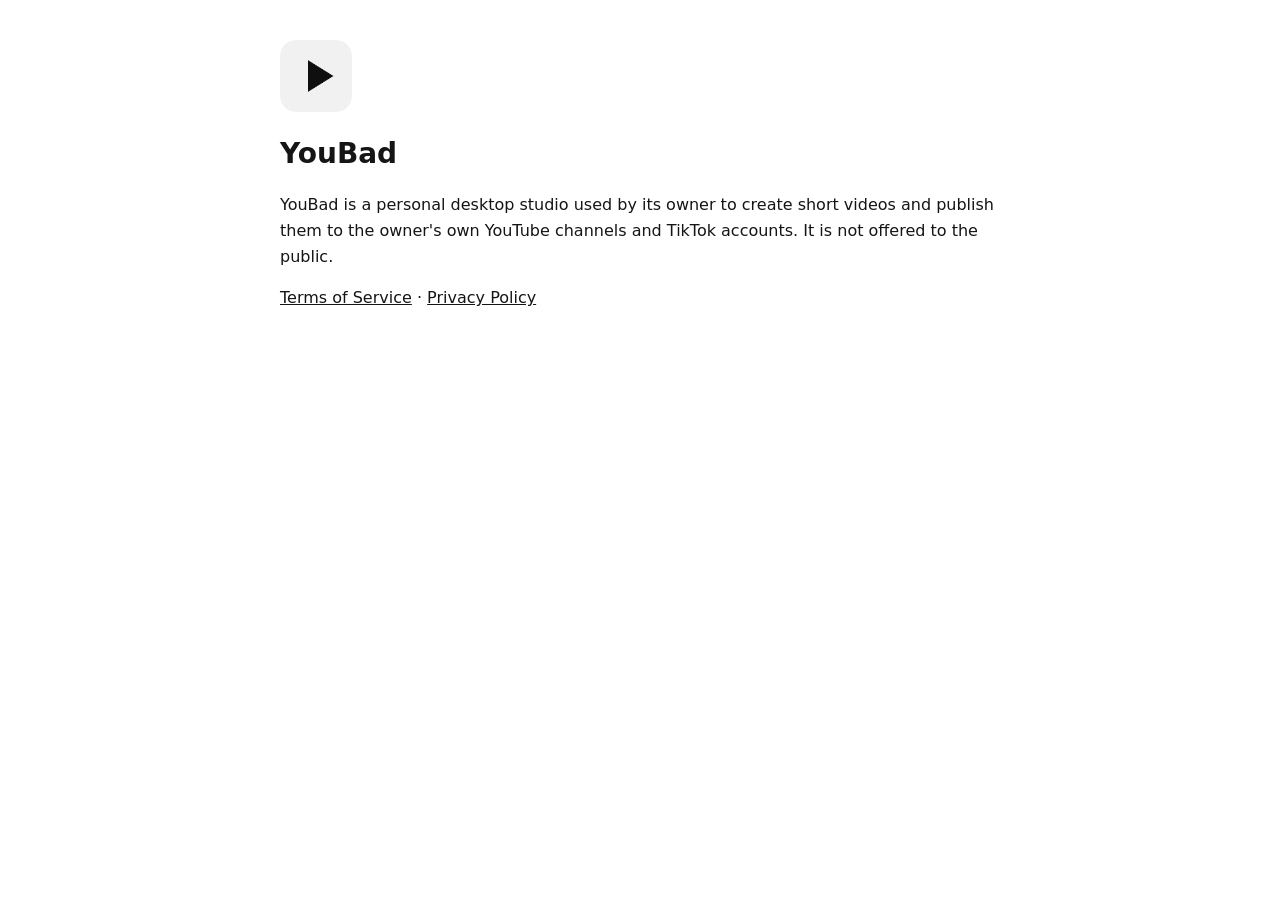
==== index.html @ 4fc29be8 "Add files via upload" ====
<!doctype html>
<html lang="en">
<head>
  <meta charset="utf-8">
  <meta name="viewport" content="width=device-width, initial-scale=1">
  <title>YouBad</title>
  <link rel="icon" href="icon.png">
  <link rel="stylesheet" href="style.css">
</head>
<body>
  <main>
    <img src="icon.png" alt="YouBad logo" width="72" height="72">
    <h1>YouBad</h1>
    <p>YouBad is a personal desktop studio used by its owner to create short videos and publish them to the owner's own YouTube channels and TikTok accounts. It is not offered to the public.</p>
    <p><a href="terms.html">Terms of Service</a> · <a href="privacy.html">Privacy Policy</a></p>
  </main>
</body>
</html>
---- style.css ----
:root { color-scheme: light dark; --bg: #ffffff; --text: #151515; --muted: #5c5c5c; --line: #d9d9d9; }
@media (prefers-color-scheme: dark) { :root { --bg: #121212; --text: #f1f1f1; --muted: #a3a3a3; --line: #333; } }
body { margin: 0; background: var(--bg); color: var(--text); font: 16px/1.6 "Segoe UI", Roboto, system-ui, sans-serif; }
main { max-width: 720px; margin: 0 auto; padding: 40px 16px 64px; }
h1 { font-size: 28px; margin: 12px 0 4px; }
h2 { font-size: 18px; margin: 28px 0 6px; border-top: 1px solid var(--line); padding-top: 20px; }
a { color: inherit; }
.muted { color: var(--muted); }
img { border-radius: 16px; }
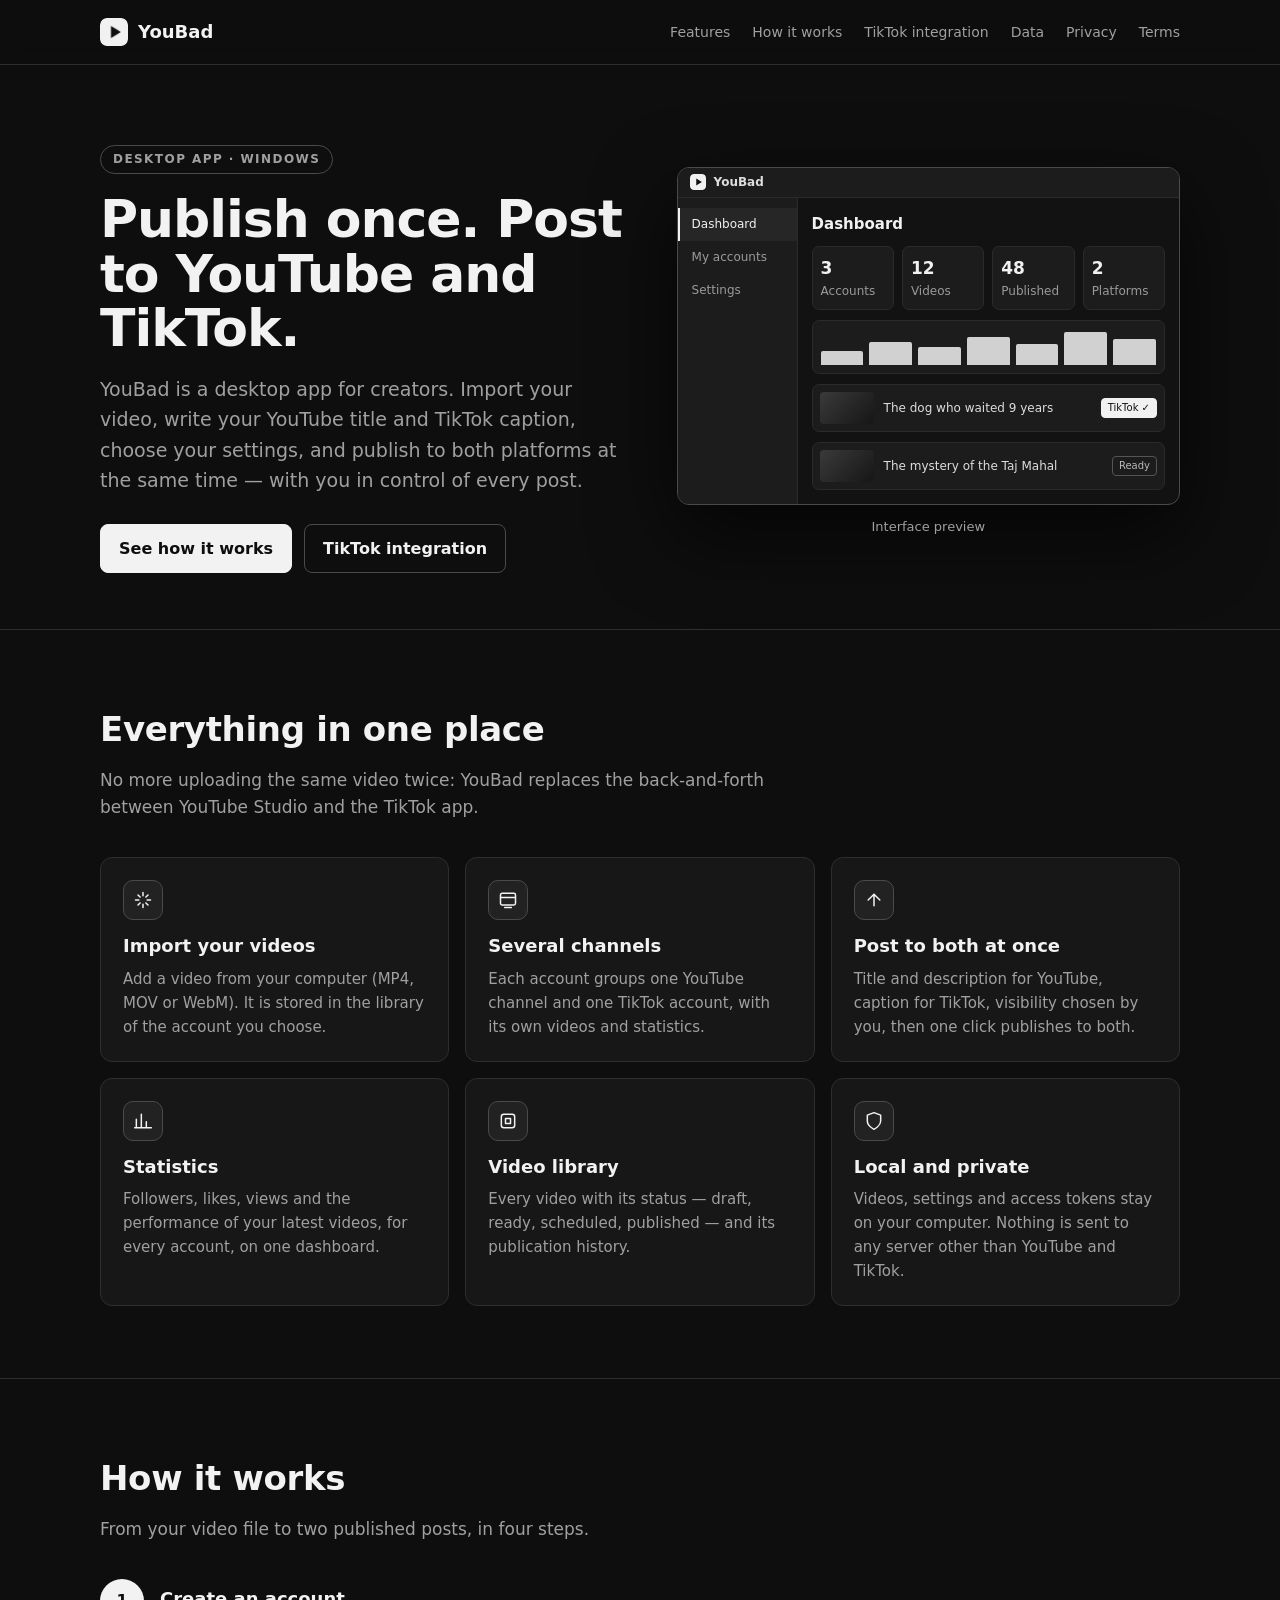
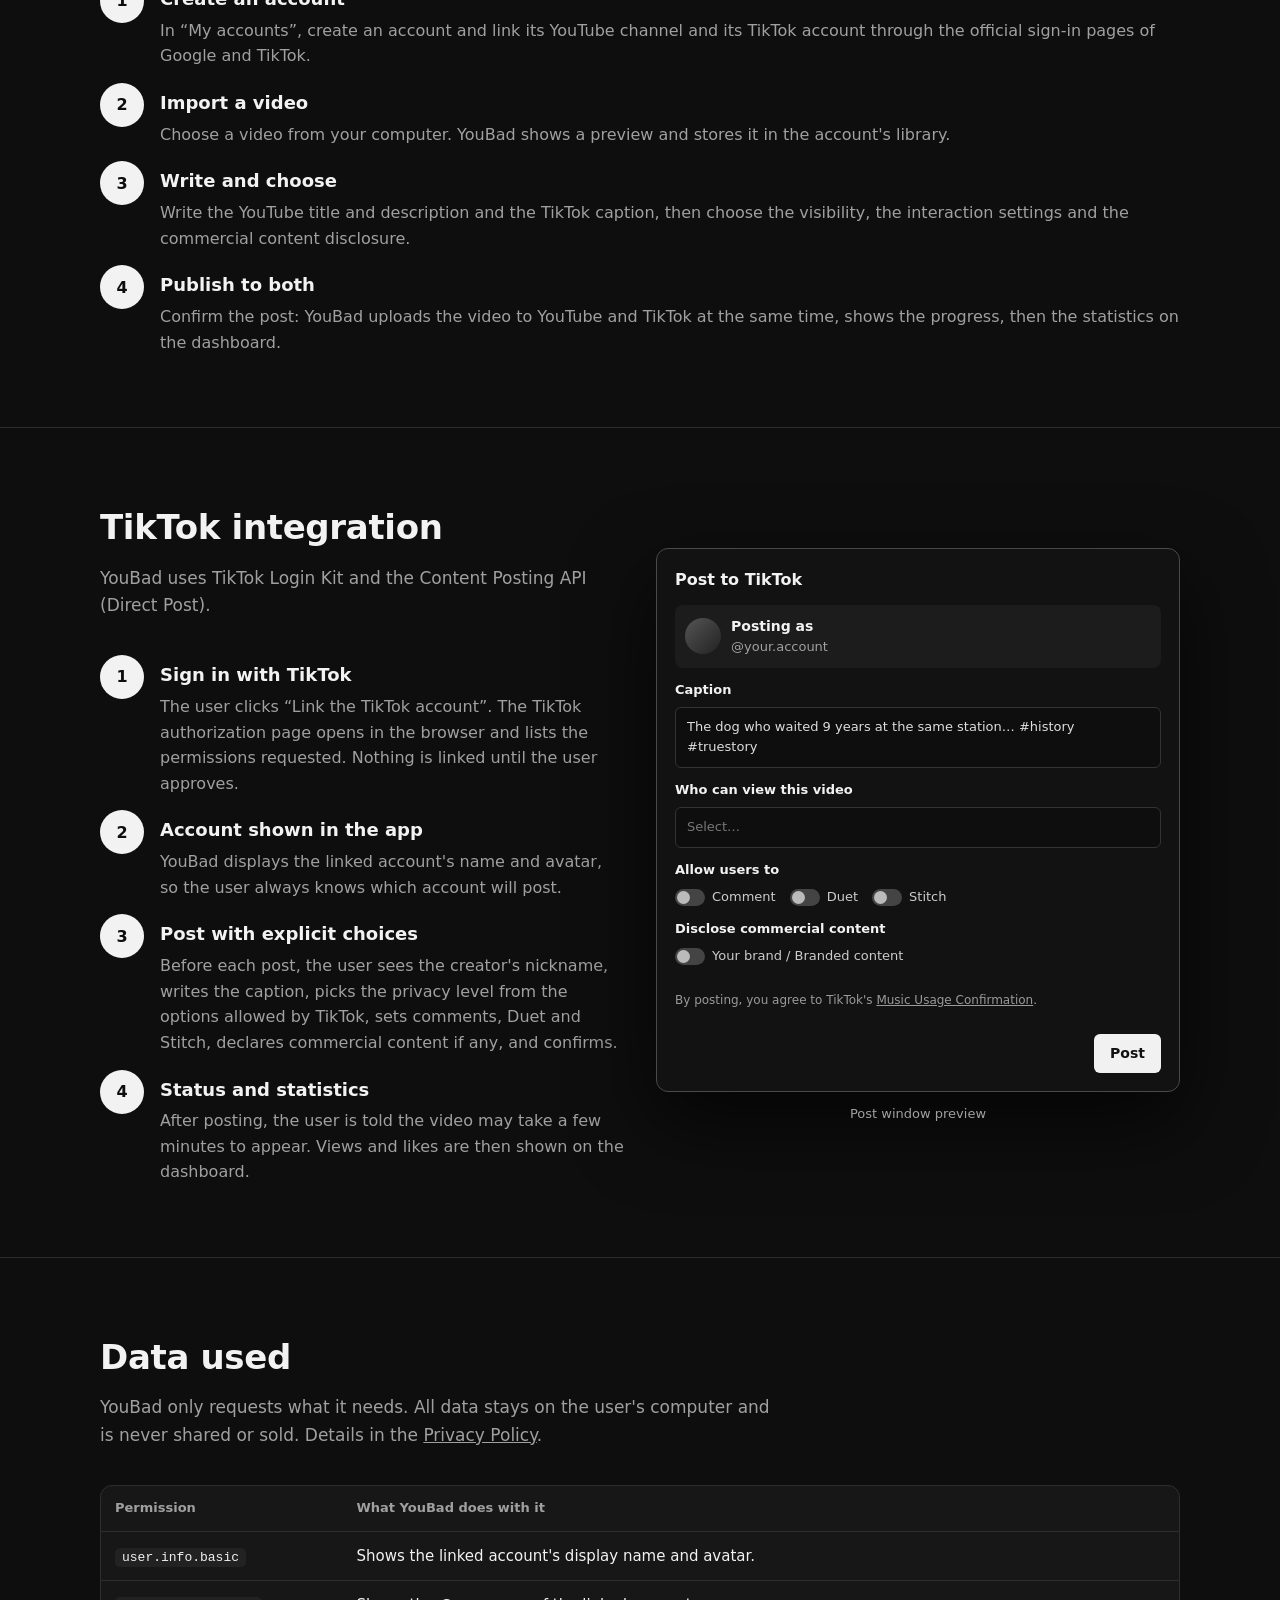
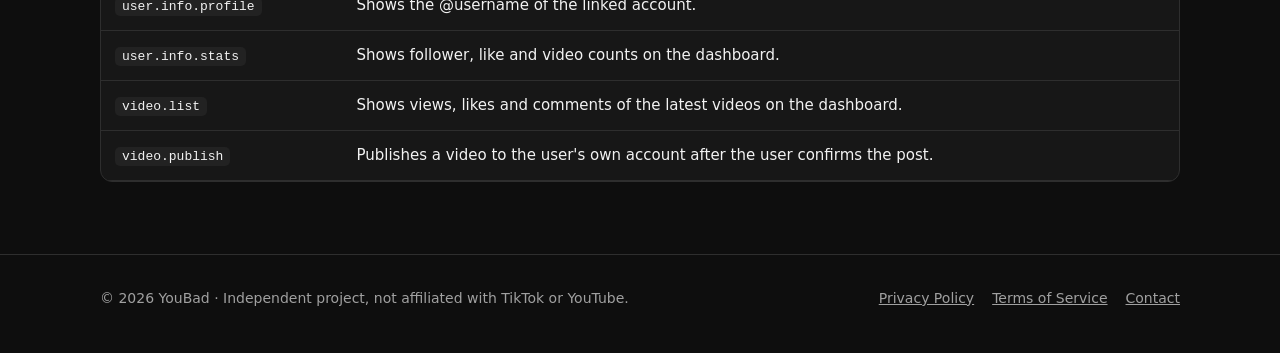
==== commit 01575a1a: "Add files via upload" ====
--- a/index.html
+++ b/index.html
@@ -3,16 +3,149 @@
 <head>
   <meta charset="utf-8">
   <meta name="viewport" content="width=device-width, initial-scale=1">
-  <title>YouBad</title>
+  <title>YouBad — Publish to YouTube and TikTok at once</title>
+  <meta name="description" content="YouBad is a desktop app for creators to publish the same video to their YouTube channel and TikTok account at the same time.">
   <link rel="icon" href="icon.png">
   <link rel="stylesheet" href="style.css">
 </head>
 <body>
-  <main>
-    <img src="icon.png" alt="YouBad logo" width="72" height="72">
-    <h1>YouBad</h1>
-    <p>YouBad is a personal desktop studio used by its owner to create short videos and publish them to the owner's own YouTube channels and TikTok accounts. It is not offered to the public.</p>
-    <p><a href="terms.html">Terms of Service</a> · <a href="privacy.html">Privacy Policy</a></p>
+  <header class="top">
+    <div class="wrap">
+      <a class="brand" href="#"><img src="icon.png" alt="">YouBad</a>
+      <nav class="links">
+        <a href="#features">Features</a>
+        <a href="#how">How it works</a>
+        <a href="#tiktok">TikTok integration</a>
+        <a href="#data">Data</a>
+        <a href="privacy.html">Privacy</a>
+        <a href="terms.html">Terms</a>
+      </nav>
+    </div>
+  </header>
+
+  <main class="wrap">
+    <div class="hero">
+      <div>
+        <span class="eyebrow">Desktop app · Windows</span>
+        <h1>Publish once. Post to YouTube and TikTok.</h1>
+        <p class="lead">YouBad is a desktop app for creators. Import your video, write your YouTube title and TikTok caption, choose your settings, and publish to both platforms at the same time — with you in control of every post.</p>
+        <div class="cta">
+          <a class="btn primary" href="#how">See how it works</a>
+          <a class="btn" href="#tiktok">TikTok integration</a>
+        </div>
+      </div>
+
+      <!-- Aperçu de l'interface -->
+      <div>
+        <div class="app" role="img" aria-label="YouBad dashboard preview">
+          <div class="bar"><img src="icon.png" alt="">YouBad</div>
+          <div class="body">
+            <div class="side"><div class="on">Dashboard</div><div>My accounts</div><div>Settings</div></div>
+            <div class="main">
+              <div class="t">Dashboard</div>
+              <div class="kpis">
+                <div class="kpi"><b>3</b>Accounts</div>
+                <div class="kpi"><b>12</b>Videos</div>
+                <div class="kpi"><b>48</b>Published</div>
+                <div class="kpi"><b>2</b>Platforms</div>
+              </div>
+              <div class="bars" aria-hidden="true"><i style="height:40%"></i><i style="height:65%"></i><i style="height:52%"></i><i style="height:80%"></i><i style="height:60%"></i><i style="height:92%"></i><i style="height:74%"></i></div>
+              <div class="rowv"><span class="thumb"></span><span>The dog who waited 9 years</span><span class="pill on">TikTok ✓</span></div>
+              <div class="rowv"><span class="thumb"></span><span>The mystery of the Taj Mahal</span><span class="pill">Ready</span></div>
+            </div>
+          </div>
+        </div>
+        <p class="caption">Interface preview</p>
+      </div>
+    </div>
   </main>
+
+  <section id="features">
+    <div class="wrap">
+      <h2>Everything in one place</h2>
+      <p class="intro">No more uploading the same video twice: YouBad replaces the back-and-forth between YouTube Studio and the TikTok app.</p>
+      <div class="grid3">
+        <div class="card"><div class="icon"><svg viewBox="0 0 24 24"><path d="M12 3v4M12 17v4M3 12h4M17 12h4M6 6l2.5 2.5M15.5 15.5 18 18M6 18l2.5-2.5M15.5 8.5 18 6"/></svg></div>
+          <h3>Import your videos</h3><p>Add a video from your computer (MP4, MOV or WebM). It is stored in the library of the account you choose.</p></div>
+        <div class="card"><div class="icon"><svg viewBox="0 0 24 24"><rect x="3" y="4" width="18" height="14" rx="2"/><path d="M3 9h18M8 21h8"/></svg></div>
+          <h3>Several channels</h3><p>Each account groups one YouTube channel and one TikTok account, with its own videos and statistics.</p></div>
+        <div class="card"><div class="icon"><svg viewBox="0 0 24 24"><path d="M12 19V5M5 12l7-7 7 7"/></svg></div>
+          <h3>Post to both at once</h3><p>Title and description for YouTube, caption for TikTok, visibility chosen by you, then one click publishes to both.</p></div>
+        <div class="card"><div class="icon"><svg viewBox="0 0 24 24"><path d="M4 20V10M10 20V4M16 20v-7M22 20H2"/></svg></div>
+          <h3>Statistics</h3><p>Followers, likes, views and the performance of your latest videos, for every account, on one dashboard.</p></div>
+        <div class="card"><div class="icon"><svg viewBox="0 0 24 24"><rect x="4" y="4" width="16" height="16" rx="3"/><path d="M9 9h6v6H9z"/></svg></div>
+          <h3>Video library</h3><p>Every video with its status — draft, ready, scheduled, published — and its publication history.</p></div>
+        <div class="card"><div class="icon"><svg viewBox="0 0 24 24"><path d="M12 22s8-4 8-10V5l-8-3-8 3v7c0 6 8 10 8 10z"/></svg></div>
+          <h3>Local and private</h3><p>Videos, settings and access tokens stay on your computer. Nothing is sent to any server other than YouTube and TikTok.</p></div>
+      </div>
+    </div>
+  </section>
+
+  <section id="how">
+    <div class="wrap">
+      <h2>How it works</h2>
+      <p class="intro">From your video file to two published posts, in four steps.</p>
+      <div class="steps">
+        <div class="step"><span class="n">1</span><div><h3>Create an account</h3><p>In “My accounts”, create an account and link its YouTube channel and its TikTok account through the official sign-in pages of Google and TikTok.</p></div></div>
+        <div class="step"><span class="n">2</span><div><h3>Import a video</h3><p>Choose a video from your computer. YouBad shows a preview and stores it in the account's library.</p></div></div>
+        <div class="step"><span class="n">3</span><div><h3>Write and choose</h3><p>Write the YouTube title and description and the TikTok caption, then choose the visibility, the interaction settings and the commercial content disclosure.</p></div></div>
+        <div class="step"><span class="n">4</span><div><h3>Publish to both</h3><p>Confirm the post: YouBad uploads the video to YouTube and TikTok at the same time, shows the progress, then the statistics on the dashboard.</p></div></div>
+      </div>
+    </div>
+  </section>
+
+  <section id="tiktok">
+    <div class="wrap grid2">
+      <div>
+        <h2>TikTok integration</h2>
+        <p class="intro">YouBad uses TikTok Login Kit and the Content Posting API (Direct Post).</p>
+        <div class="steps">
+          <div class="step"><span class="n">1</span><div><h3>Sign in with TikTok</h3><p>The user clicks “Link the TikTok account”. The TikTok authorization page opens in the browser and lists the permissions requested. Nothing is linked until the user approves.</p></div></div>
+          <div class="step"><span class="n">2</span><div><h3>Account shown in the app</h3><p>YouBad displays the linked account's name and avatar, so the user always knows which account will post.</p></div></div>
+          <div class="step"><span class="n">3</span><div><h3>Post with explicit choices</h3><p>Before each post, the user sees the creator's nickname, writes the caption, picks the privacy level from the options allowed by TikTok, sets comments, Duet and Stitch, declares commercial content if any, and confirms.</p></div></div>
+          <div class="step"><span class="n">4</span><div><h3>Status and statistics</h3><p>After posting, the user is told the video may take a few minutes to appear. Views and likes are then shown on the dashboard.</p></div></div>
+        </div>
+      </div>
+      <div>
+        <div class="post" role="img" aria-label="Preview of the post to TikTok window">
+          <b style="font-size:16px">Post to TikTok</b>
+          <div class="who"><span class="av"></span><div><b>Posting as</b><div class="muted small">@your.account</div></div></div>
+          <label>Caption <span class="field">The dog who waited 9 years at the same station… #history #truestory</span></label>
+          <label>Who can view this video <span class="field empty">Select…</span></label>
+          <label>Allow users to <span class="toggles"><span class="tg"><i></i>Comment</span><span class="tg"><i></i>Duet</span><span class="tg"><i></i>Stitch</span></span></label>
+          <label>Disclose commercial content <span class="toggles"><span class="tg"><i></i>Your brand / Branded content</span></span></label>
+          <p class="consent">By posting, you agree to TikTok's <a href="https://www.tiktok.com/legal/page/global/music-usage-confirmation/en" target="_blank" rel="noopener">Music Usage Confirmation</a>.</p>
+          <span class="go">Post</span>
+        </div>
+        <p class="caption">Post window preview</p>
+      </div>
+    </div>
+  </section>
+
+  <section id="data">
+    <div class="wrap">
+      <h2>Data used</h2>
+      <p class="intro">YouBad only requests what it needs. All data stays on the user's computer and is never shared or sold. Details in the <a href="privacy.html">Privacy Policy</a>.</p>
+      <div class="table-wrap">
+        <table>
+          <thead><tr><th>Permission</th><th>What YouBad does with it</th></tr></thead>
+          <tbody>
+            <tr><td><code>user.info.basic</code></td><td>Shows the linked account's display name and avatar.</td></tr>
+            <tr><td><code>user.info.profile</code></td><td>Shows the @username of the linked account.</td></tr>
+            <tr><td><code>user.info.stats</code></td><td>Shows follower, like and video counts on the dashboard.</td></tr>
+            <tr><td><code>video.list</code></td><td>Shows views, likes and comments of the latest videos on the dashboard.</td></tr>
+            <tr><td><code>video.publish</code></td><td>Publishes a video to the user's own account after the user confirms the post.</td></tr>
+          </tbody>
+        </table>
+      </div>
+    </div>
+  </section>
+
+  <footer>
+    <div class="wrap">
+      <span>© 2026 YouBad · Independent project, not affiliated with TikTok or YouTube.</span>
+      <nav><a href="privacy.html">Privacy Policy</a><a href="terms.html">Terms of Service</a><a href="https://github.com/Mongoloise/youbad">Contact</a></nav>
+    </div>
+  </footer>
 </body>
 </html>
--- a/style.css
+++ b/style.css
@@ -1,9 +1,112 @@
-:root { color-scheme: light dark; --bg: #ffffff; --text: #151515; --muted: #5c5c5c; --line: #d9d9d9; }
-@media (prefers-color-scheme: dark) { :root { --bg: #121212; --text: #f1f1f1; --muted: #a3a3a3; --line: #333; } }
-body { margin: 0; background: var(--bg); color: var(--text); font: 16px/1.6 "Segoe UI", Roboto, system-ui, sans-serif; }
-main { max-width: 720px; margin: 0 auto; padding: 40px 16px 64px; }
-h1 { font-size: 28px; margin: 12px 0 4px; }
-h2 { font-size: 18px; margin: 28px 0 6px; border-top: 1px solid var(--line); padding-top: 20px; }
+:root {
+  --bg: #0e0e0e; --panel: #171717; --panel-2: #222; --line: #2e2e2e; --line-strong: #4a4a4a;
+  --text: #f2f2f2; --muted: #a0a0a0; --invert: #f2f2f2; --invert-ink: #0e0e0e;
+  color-scheme: dark;
+}
+* { box-sizing: border-box; }
+html { scroll-behavior: smooth; }
+body { margin: 0; background: var(--bg); color: var(--text); font: 16px/1.6 "Segoe UI", Roboto, system-ui, -apple-system, sans-serif; }
 a { color: inherit; }
+img { max-width: 100%; }
+.wrap { max-width: 1120px; margin: 0 auto; padding: 0 20px; }
 .muted { color: var(--muted); }
-img { border-radius: 16px; }
+.small { font-size: 13px; }
+
+/* en-tête */
+header.top { position: sticky; top: 0; z-index: 10; background: rgba(14,14,14,.85); backdrop-filter: blur(10px); border-bottom: 1px solid var(--line); }
+header.top .wrap { display: flex; align-items: center; gap: 24px; height: 64px; }
+.brand { display: flex; align-items: center; gap: 10px; font-weight: 700; font-size: 18px; text-decoration: none; }
+.brand img { width: 28px; height: 28px; border-radius: 7px; }
+nav.links { display: flex; gap: 22px; margin-left: auto; font-size: 14px; }
+nav.links a { color: var(--muted); text-decoration: none; }
+nav.links a:hover { color: var(--text); }
+@media (max-width: 760px) { nav.links { display: none; } }
+
+/* boutons */
+.btn { display: inline-flex; align-items: center; gap: 8px; padding: 11px 18px; border-radius: 8px; font-weight: 600; text-decoration: none; border: 1px solid var(--line-strong); }
+.btn.primary { background: var(--invert); color: var(--invert-ink); border-color: var(--invert); }
+.btn:hover { filter: brightness(1.1); }
+
+/* héros */
+.hero { padding: 80px 0 56px; display: grid; grid-template-columns: 1.05fr 1fr; gap: 48px; align-items: center; }
+.hero h1 { font-size: 52px; line-height: 1.05; margin: 0 0 18px; letter-spacing: -0.02em; }
+.hero p.lead { font-size: 19px; color: var(--muted); margin: 0 0 28px; max-width: 520px; }
+.eyebrow { display: inline-block; font-size: 12px; font-weight: 700; letter-spacing: .12em; text-transform: uppercase; color: var(--muted); border: 1px solid var(--line-strong); border-radius: 999px; padding: 4px 12px; margin-bottom: 18px; }
+.cta { display: flex; gap: 12px; flex-wrap: wrap; }
+@media (max-width: 900px) { .hero { grid-template-columns: 1fr; padding-top: 48px; } .hero h1 { font-size: 38px; } }
+
+/* sections */
+section { padding: 72px 0; border-top: 1px solid var(--line); }
+section h2 { font-size: 34px; margin: 0 0 10px; letter-spacing: -0.01em; }
+section .intro { color: var(--muted); max-width: 680px; margin: 0 0 36px; font-size: 17px; }
+.grid3 { display: grid; grid-template-columns: repeat(3, 1fr); gap: 16px; }
+.grid2 { display: grid; grid-template-columns: 1fr 1fr; gap: 32px; align-items: center; }
+@media (max-width: 900px) { .grid3, .grid2 { grid-template-columns: 1fr; } }
+.card { background: var(--panel); border: 1px solid var(--line); border-radius: 12px; padding: 22px; }
+.card h3 { margin: 12px 0 6px; font-size: 18px; }
+.card p { margin: 0; color: var(--muted); font-size: 15px; }
+.icon { width: 40px; height: 40px; border-radius: 10px; background: var(--panel-2); display: grid; place-items: center; border: 1px solid var(--line-strong); }
+.icon svg { width: 20px; height: 20px; stroke: var(--text); fill: none; stroke-width: 1.8; stroke-linecap: round; stroke-linejoin: round; }
+
+/* étapes */
+.steps { counter-reset: s; display: grid; gap: 14px; }
+.step { display: grid; grid-template-columns: 44px 1fr; gap: 16px; align-items: start; }
+.step .n { width: 44px; height: 44px; border-radius: 50%; background: var(--invert); color: var(--invert-ink); display: grid; place-items: center; font-weight: 800; }
+.step h3 { margin: 6px 0 4px; font-size: 18px; }
+.step p { margin: 0; color: var(--muted); }
+
+/* tableau des données */
+table { width: 100%; border-collapse: collapse; font-size: 15px; }
+th, td { text-align: left; padding: 12px 14px; border-bottom: 1px solid var(--line); vertical-align: top; }
+th { color: var(--muted); font-size: 13px; font-weight: 600; }
+td code { background: var(--panel-2); padding: 2px 7px; border-radius: 5px; font-size: 13px; }
+.table-wrap { overflow-x: auto; background: var(--panel); border: 1px solid var(--line); border-radius: 12px; }
+
+/* ---- aperçu de l'interface (maquette HTML de l'application) ---- */
+.app { background: #121212; border: 1px solid var(--line-strong); border-radius: 12px; overflow: hidden; box-shadow: 0 30px 80px #000a; font-size: 12px; }
+.app .bar { height: 30px; background: #1c1c1c; border-bottom: 1px solid #2a2a2a; display: flex; align-items: center; gap: 8px; padding: 0 12px; color: #ddd; font-weight: 600; }
+.app .bar img { width: 16px; height: 16px; border-radius: 4px; }
+.app .body { display: grid; grid-template-columns: 120px 1fr; min-height: 300px; }
+.app .side { background: #1c1c1c; border-right: 1px solid #2a2a2a; padding: 10px 0; }
+.app .side div { padding: 7px 14px; color: #9a9a9a; }
+.app .side .on { color: #f1f1f1; background: #262626; box-shadow: inset 2px 0 #f1f1f1; }
+.app .main { padding: 14px; display: grid; gap: 10px; align-content: start; }
+.app .t { font-size: 15px; font-weight: 700; color: #f1f1f1; }
+.app .kpis { display: grid; grid-template-columns: repeat(4, 1fr); gap: 8px; }
+.app .kpi { background: #1c1c1c; border: 1px solid #2a2a2a; border-radius: 7px; padding: 8px; color: #9a9a9a; }
+.app .kpi b { display: block; color: #f1f1f1; font-size: 17px; }
+.app .rowv { display: grid; grid-template-columns: 54px 1fr auto; gap: 10px; align-items: center; background: #1c1c1c; border: 1px solid #2a2a2a; border-radius: 7px; padding: 7px; color: #ddd; }
+.app .thumb { height: 32px; border-radius: 4px; background: linear-gradient(135deg, #3a3a3a, #161616); }
+.app .pill { font-size: 10px; border: 1px solid #555; border-radius: 4px; padding: 1px 6px; color: #bbb; white-space: nowrap; }
+.app .pill.on { background: #f1f1f1; color: #111; border-color: #f1f1f1; }
+.app .bars { display: flex; align-items: end; gap: 6px; height: 54px; padding: 8px; background: #1c1c1c; border: 1px solid #2a2a2a; border-radius: 7px; }
+.app .bars i { flex: 1; background: #f1f1f1; border-radius: 2px 2px 0 0; opacity: .85; }
+@media (max-width: 560px) { .app .body { grid-template-columns: 1fr; } .app .side { display: none; } .app .kpis { grid-template-columns: repeat(2, 1fr); } }
+
+/* maquette de la fenêtre de publication TikTok */
+.post { background: #121212; border: 1px solid var(--line-strong); border-radius: 12px; padding: 18px; display: grid; gap: 12px; font-size: 14px; box-shadow: 0 30px 80px #000a; }
+.post .who { display: flex; align-items: center; gap: 10px; background: #1c1c1c; border-radius: 8px; padding: 10px; }
+.post .av { width: 36px; height: 36px; border-radius: 50%; background: linear-gradient(135deg, #555, #222); }
+.post label { display: grid; gap: 6px; font-weight: 600; font-size: 13px; }
+.post .field { background: #0e0e0e; border: 1px solid #333; border-radius: 6px; padding: 9px 11px; color: #ddd; font-weight: 400; }
+.post .field.empty { color: #777; }
+.post .toggles { display: flex; gap: 14px; flex-wrap: wrap; font-weight: 400; color: #ccc; }
+.post .tg { display: inline-flex; align-items: center; gap: 7px; }
+.post .tg i { width: 30px; height: 17px; border-radius: 9px; background: #444; position: relative; }
+.post .tg i::after { content: ""; position: absolute; top: 2px; left: 2px; width: 13px; height: 13px; border-radius: 50%; background: #bbb; }
+.post .tg.on i { background: #f1f1f1; }
+.post .tg.on i::after { left: 15px; background: #111; }
+.post .consent { color: #9a9a9a; font-size: 12px; }
+.post .go { justify-self: end; background: #f1f1f1; color: #111; border-radius: 6px; padding: 8px 16px; font-weight: 700; }
+.caption { text-align: center; color: var(--muted); font-size: 13px; margin-top: 12px; }
+
+/* pages de texte (conditions, confidentialité) */
+.doc { max-width: 760px; margin: 0 auto; padding: 56px 20px 72px; }
+.doc h1 { font-size: 36px; margin: 0 0 4px; }
+.doc h2 { font-size: 19px; margin: 32px 0 8px; padding-top: 22px; border-top: 1px solid var(--line); }
+.doc p, .doc li { color: #d6d6d6; }
+
+/* pied de page */
+footer { border-top: 1px solid var(--line); padding: 32px 0 48px; color: var(--muted); font-size: 14px; }
+footer .wrap { display: flex; gap: 20px; flex-wrap: wrap; align-items: center; }
+footer nav { display: flex; gap: 18px; margin-left: auto; }
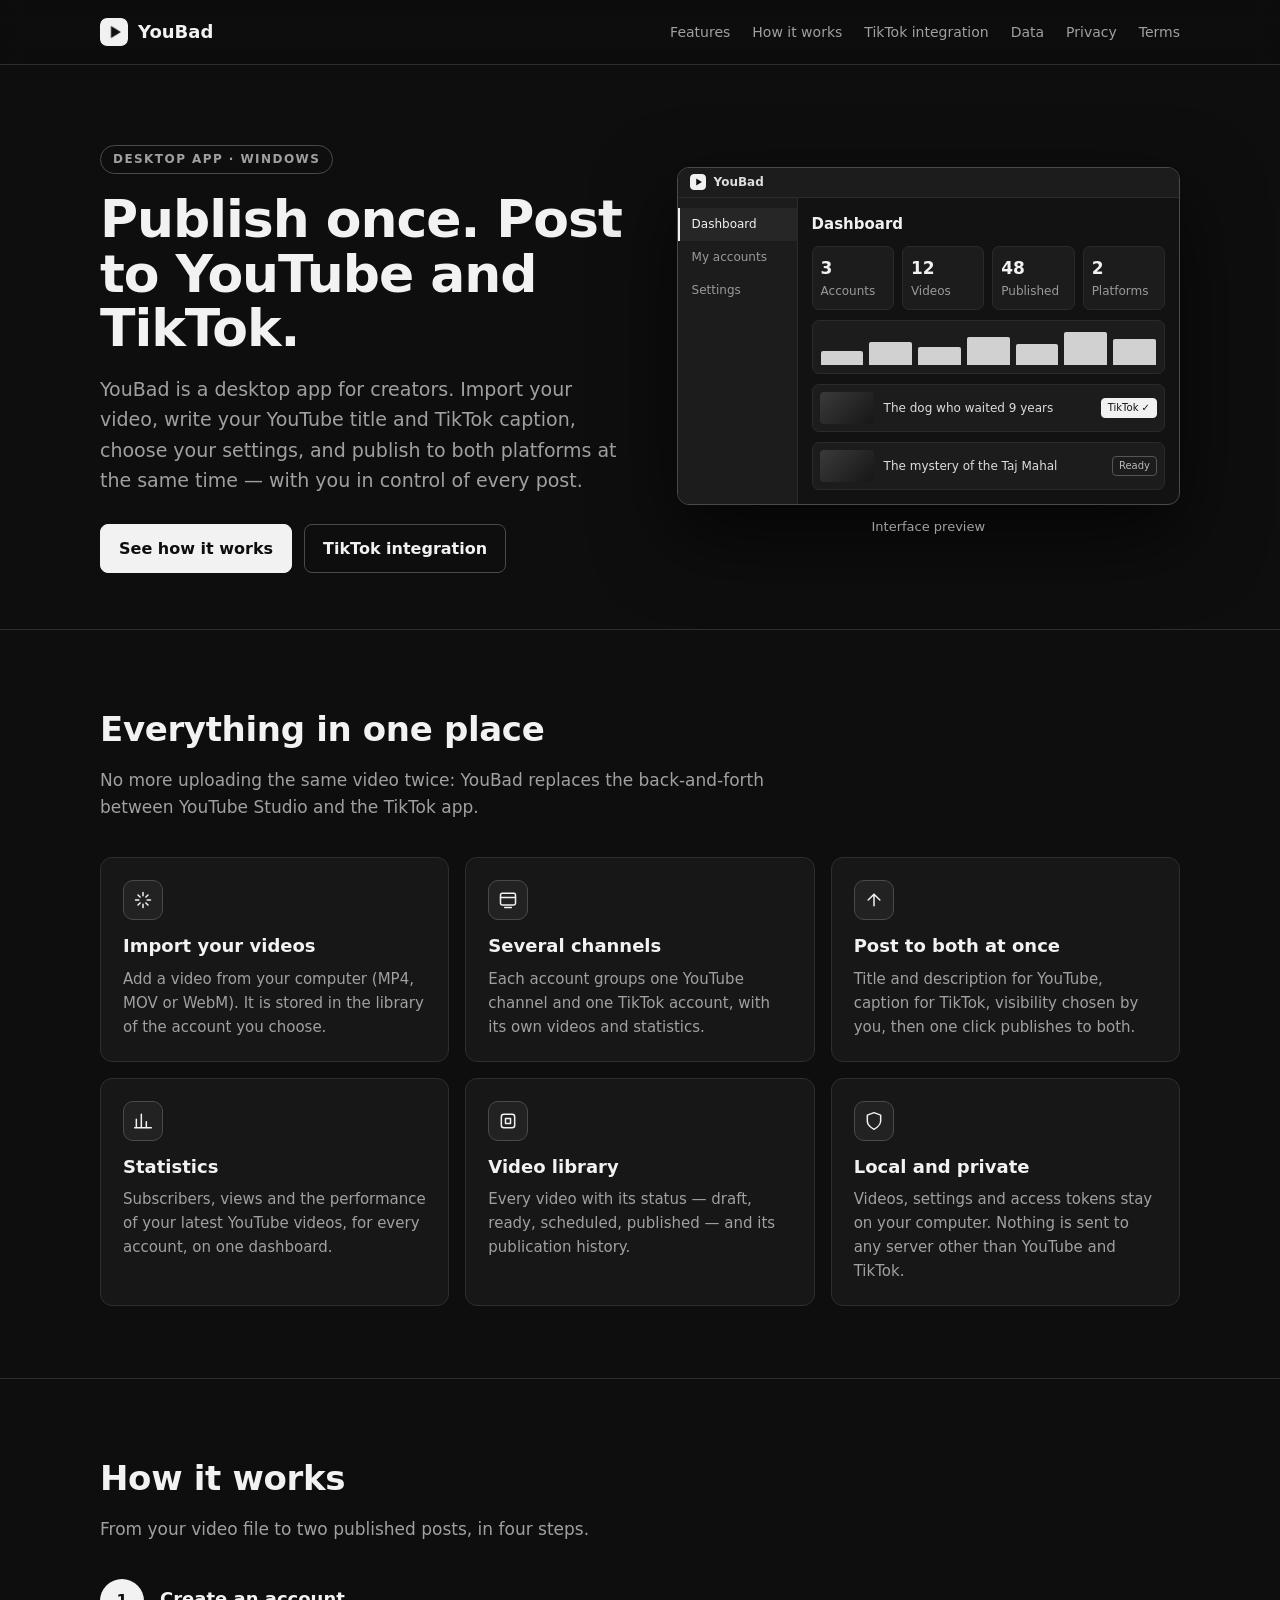
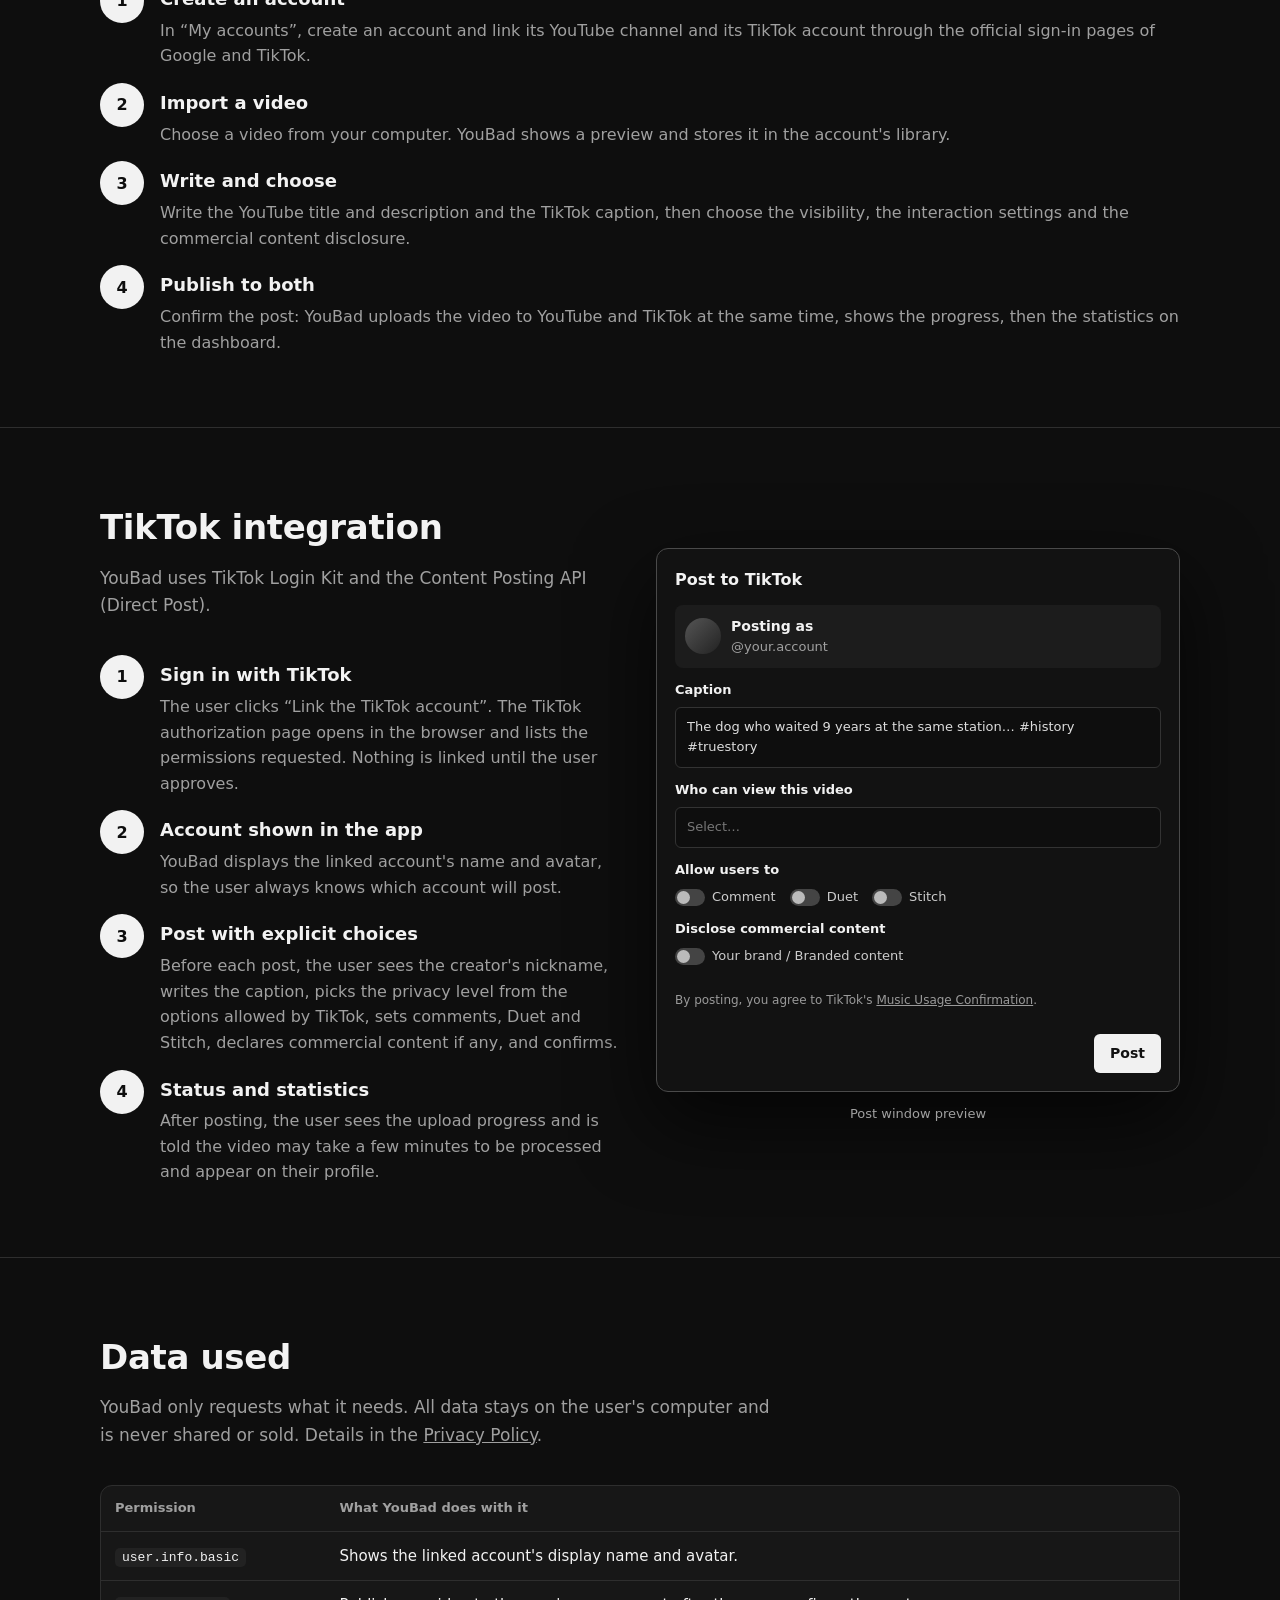
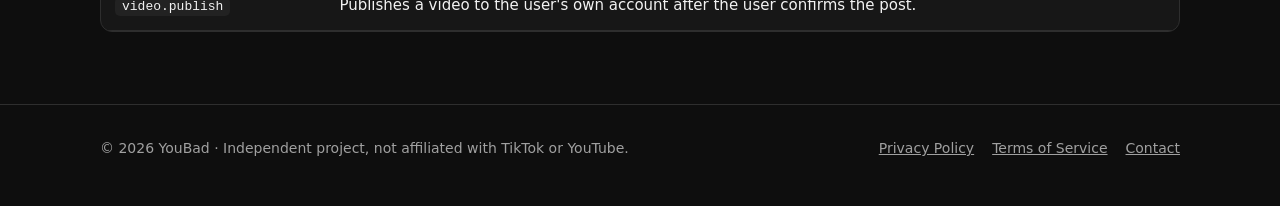
==== commit f3f4327f: "Add files via upload" ====
--- a/index.html
+++ b/index.html
@@ -72,7 +72,7 @@
         <div class="card"><div class="icon"><svg viewBox="0 0 24 24"><path d="M12 19V5M5 12l7-7 7 7"/></svg></div>
           <h3>Post to both at once</h3><p>Title and description for YouTube, caption for TikTok, visibility chosen by you, then one click publishes to both.</p></div>
         <div class="card"><div class="icon"><svg viewBox="0 0 24 24"><path d="M4 20V10M10 20V4M16 20v-7M22 20H2"/></svg></div>
-          <h3>Statistics</h3><p>Followers, likes, views and the performance of your latest videos, for every account, on one dashboard.</p></div>
+          <h3>Statistics</h3><p>Subscribers, views and the performance of your latest YouTube videos, for every account, on one dashboard.</p></div>
         <div class="card"><div class="icon"><svg viewBox="0 0 24 24"><rect x="4" y="4" width="16" height="16" rx="3"/><path d="M9 9h6v6H9z"/></svg></div>
           <h3>Video library</h3><p>Every video with its status — draft, ready, scheduled, published — and its publication history.</p></div>
         <div class="card"><div class="icon"><svg viewBox="0 0 24 24"><path d="M12 22s8-4 8-10V5l-8-3-8 3v7c0 6 8 10 8 10z"/></svg></div>
@@ -103,7 +103,7 @@
           <div class="step"><span class="n">1</span><div><h3>Sign in with TikTok</h3><p>The user clicks “Link the TikTok account”. The TikTok authorization page opens in the browser and lists the permissions requested. Nothing is linked until the user approves.</p></div></div>
           <div class="step"><span class="n">2</span><div><h3>Account shown in the app</h3><p>YouBad displays the linked account's name and avatar, so the user always knows which account will post.</p></div></div>
           <div class="step"><span class="n">3</span><div><h3>Post with explicit choices</h3><p>Before each post, the user sees the creator's nickname, writes the caption, picks the privacy level from the options allowed by TikTok, sets comments, Duet and Stitch, declares commercial content if any, and confirms.</p></div></div>
-          <div class="step"><span class="n">4</span><div><h3>Status and statistics</h3><p>After posting, the user is told the video may take a few minutes to appear. Views and likes are then shown on the dashboard.</p></div></div>
+          <div class="step"><span class="n">4</span><div><h3>Status and statistics</h3><p>After posting, the user sees the upload progress and is told the video may take a few minutes to be processed and appear on their profile.</p></div></div>
         </div>
       </div>
       <div>
@@ -131,9 +131,6 @@
           <thead><tr><th>Permission</th><th>What YouBad does with it</th></tr></thead>
           <tbody>
             <tr><td><code>user.info.basic</code></td><td>Shows the linked account's display name and avatar.</td></tr>
-            <tr><td><code>user.info.profile</code></td><td>Shows the @username of the linked account.</td></tr>
-            <tr><td><code>user.info.stats</code></td><td>Shows follower, like and video counts on the dashboard.</td></tr>
-            <tr><td><code>video.list</code></td><td>Shows views, likes and comments of the latest videos on the dashboard.</td></tr>
             <tr><td><code>video.publish</code></td><td>Publishes a video to the user's own account after the user confirms the post.</td></tr>
           </tbody>
         </table>
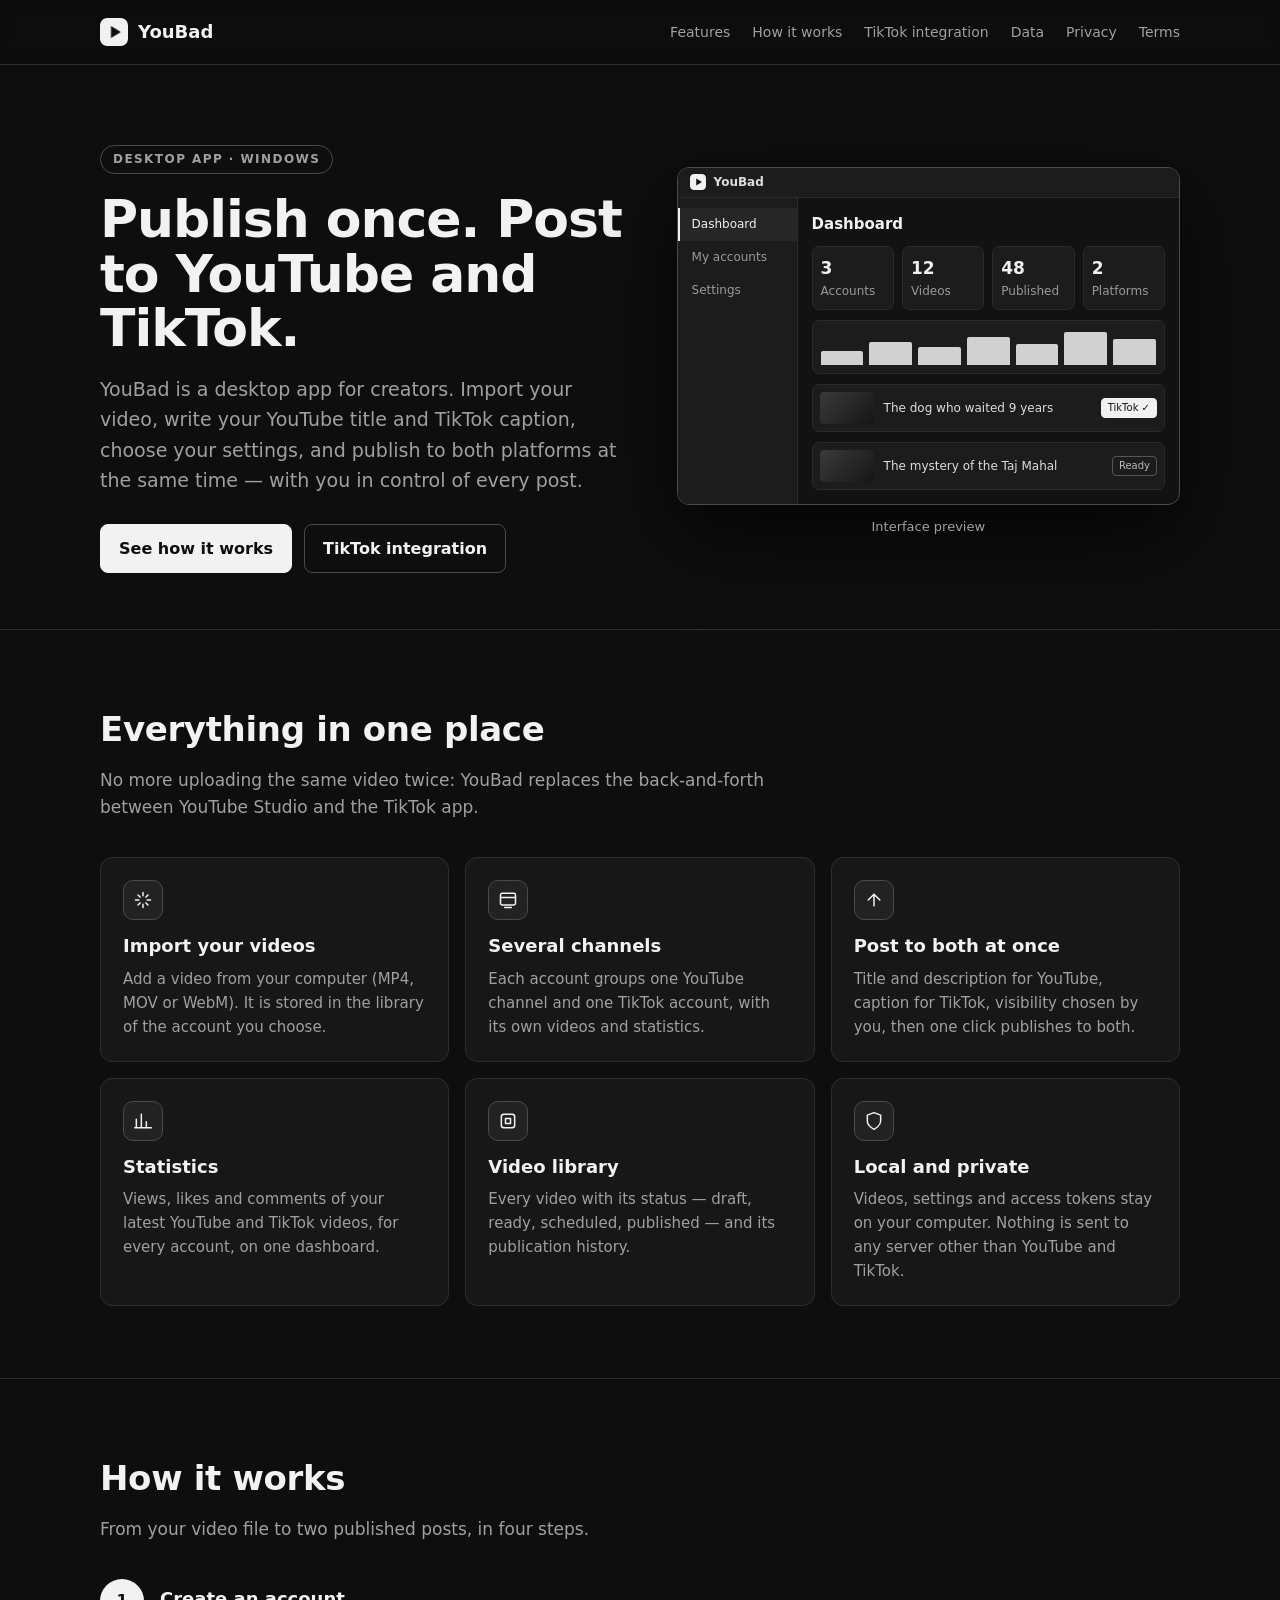
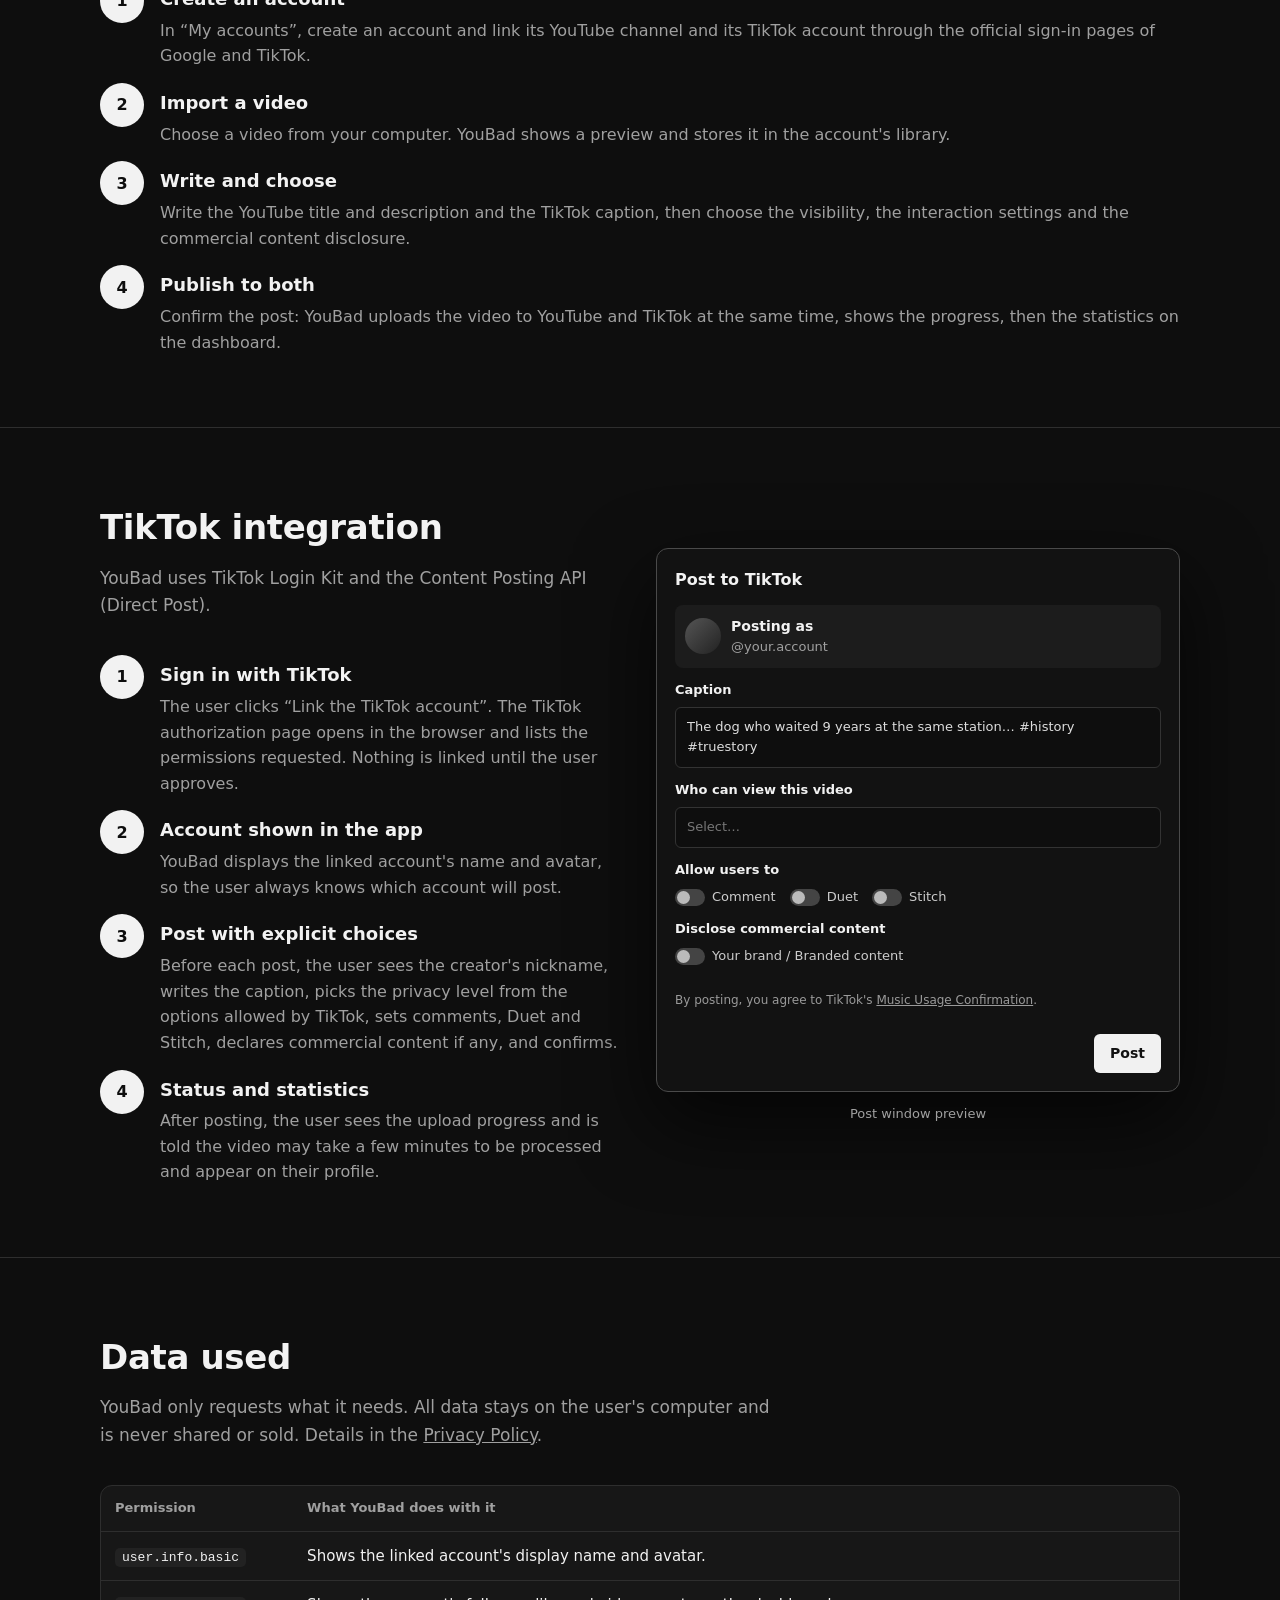
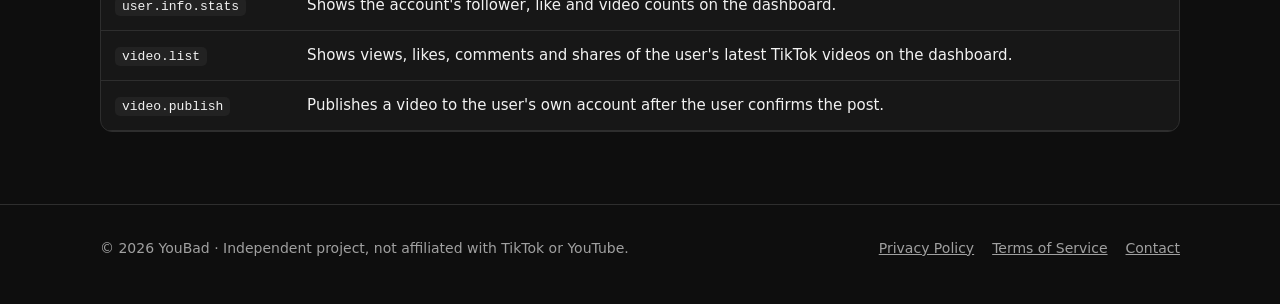
==== commit 942071f4: "Add files via upload" ====
--- a/index.html
+++ b/index.html
@@ -72,7 +72,7 @@
         <div class="card"><div class="icon"><svg viewBox="0 0 24 24"><path d="M12 19V5M5 12l7-7 7 7"/></svg></div>
           <h3>Post to both at once</h3><p>Title and description for YouTube, caption for TikTok, visibility chosen by you, then one click publishes to both.</p></div>
         <div class="card"><div class="icon"><svg viewBox="0 0 24 24"><path d="M4 20V10M10 20V4M16 20v-7M22 20H2"/></svg></div>
-          <h3>Statistics</h3><p>Subscribers, views and the performance of your latest YouTube videos, for every account, on one dashboard.</p></div>
+          <h3>Statistics</h3><p>Views, likes and comments of your latest YouTube and TikTok videos, for every account, on one dashboard.</p></div>
         <div class="card"><div class="icon"><svg viewBox="0 0 24 24"><rect x="4" y="4" width="16" height="16" rx="3"/><path d="M9 9h6v6H9z"/></svg></div>
           <h3>Video library</h3><p>Every video with its status — draft, ready, scheduled, published — and its publication history.</p></div>
         <div class="card"><div class="icon"><svg viewBox="0 0 24 24"><path d="M12 22s8-4 8-10V5l-8-3-8 3v7c0 6 8 10 8 10z"/></svg></div>
@@ -131,6 +131,8 @@
           <thead><tr><th>Permission</th><th>What YouBad does with it</th></tr></thead>
           <tbody>
             <tr><td><code>user.info.basic</code></td><td>Shows the linked account's display name and avatar.</td></tr>
+            <tr><td><code>user.info.stats</code></td><td>Shows the account's follower, like and video counts on the dashboard.</td></tr>
+            <tr><td><code>video.list</code></td><td>Shows views, likes, comments and shares of the user's latest TikTok videos on the dashboard.</td></tr>
             <tr><td><code>video.publish</code></td><td>Publishes a video to the user's own account after the user confirms the post.</td></tr>
           </tbody>
         </table>
